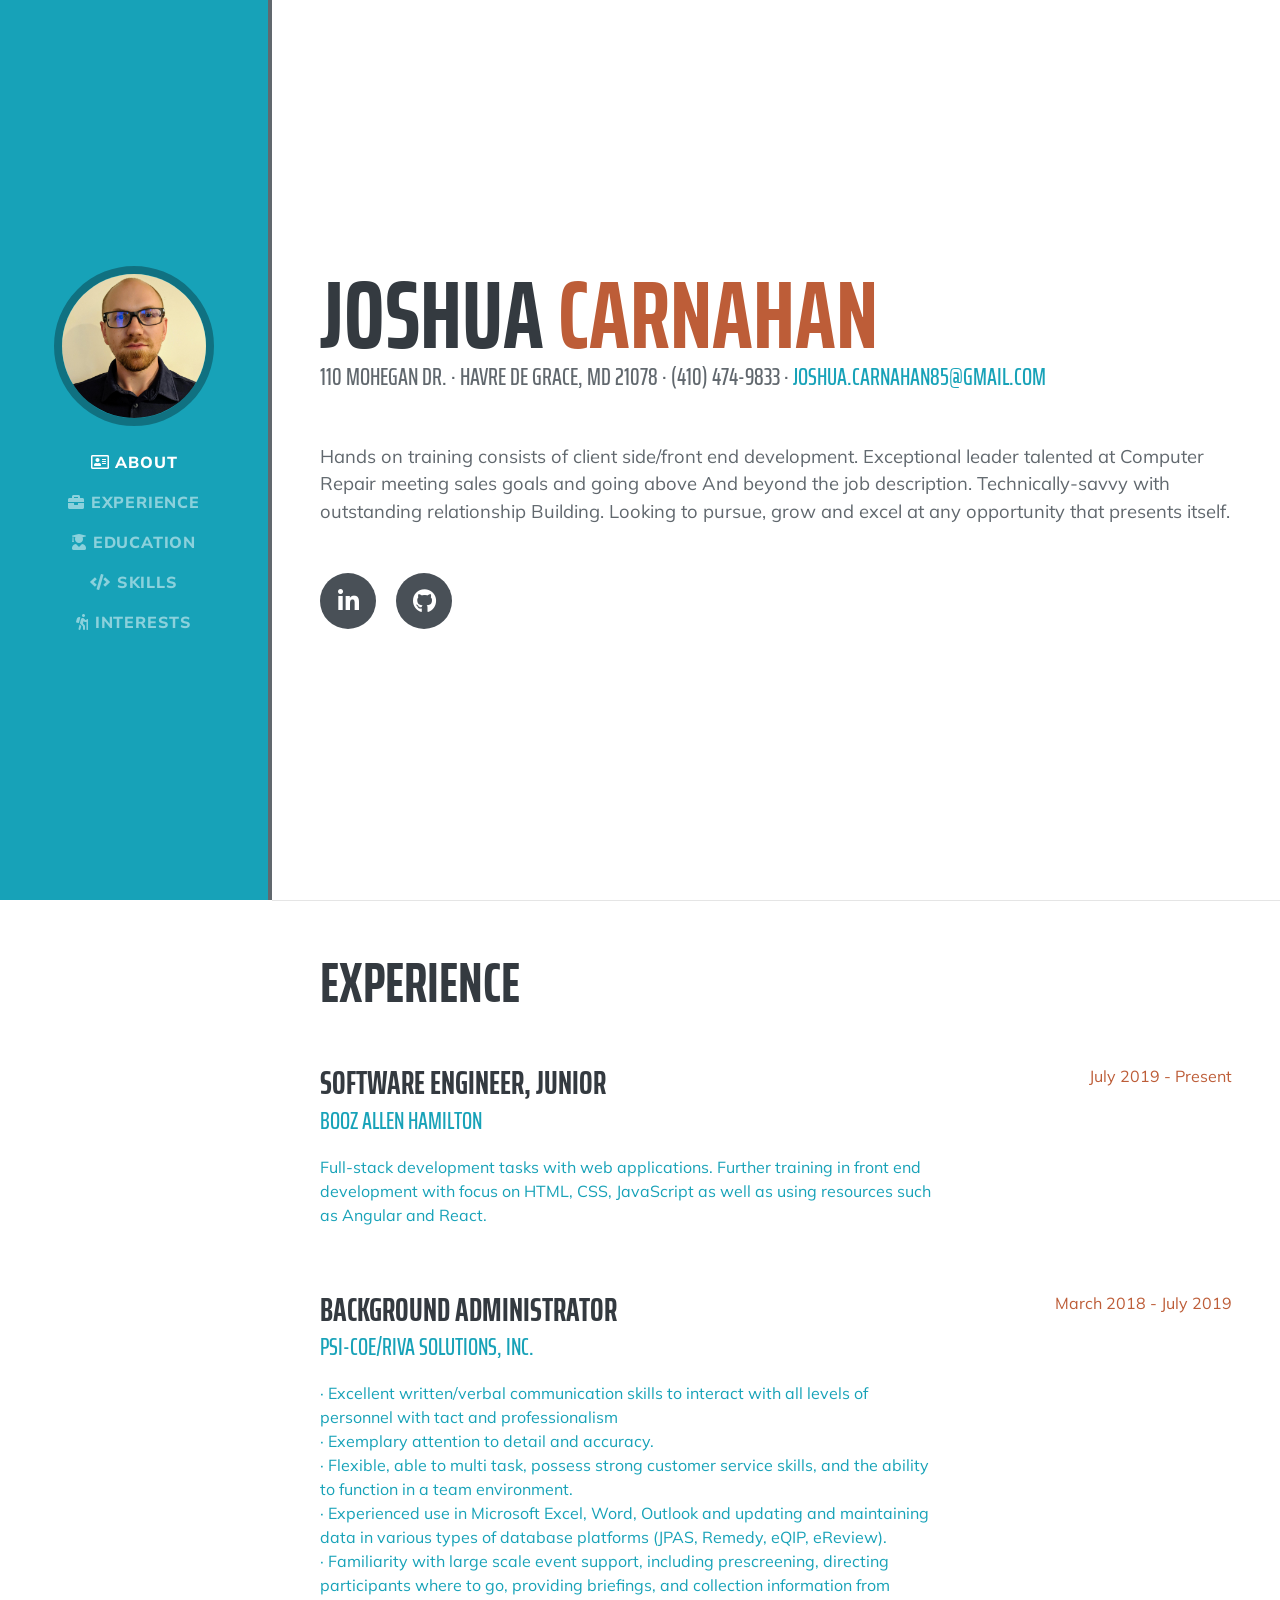
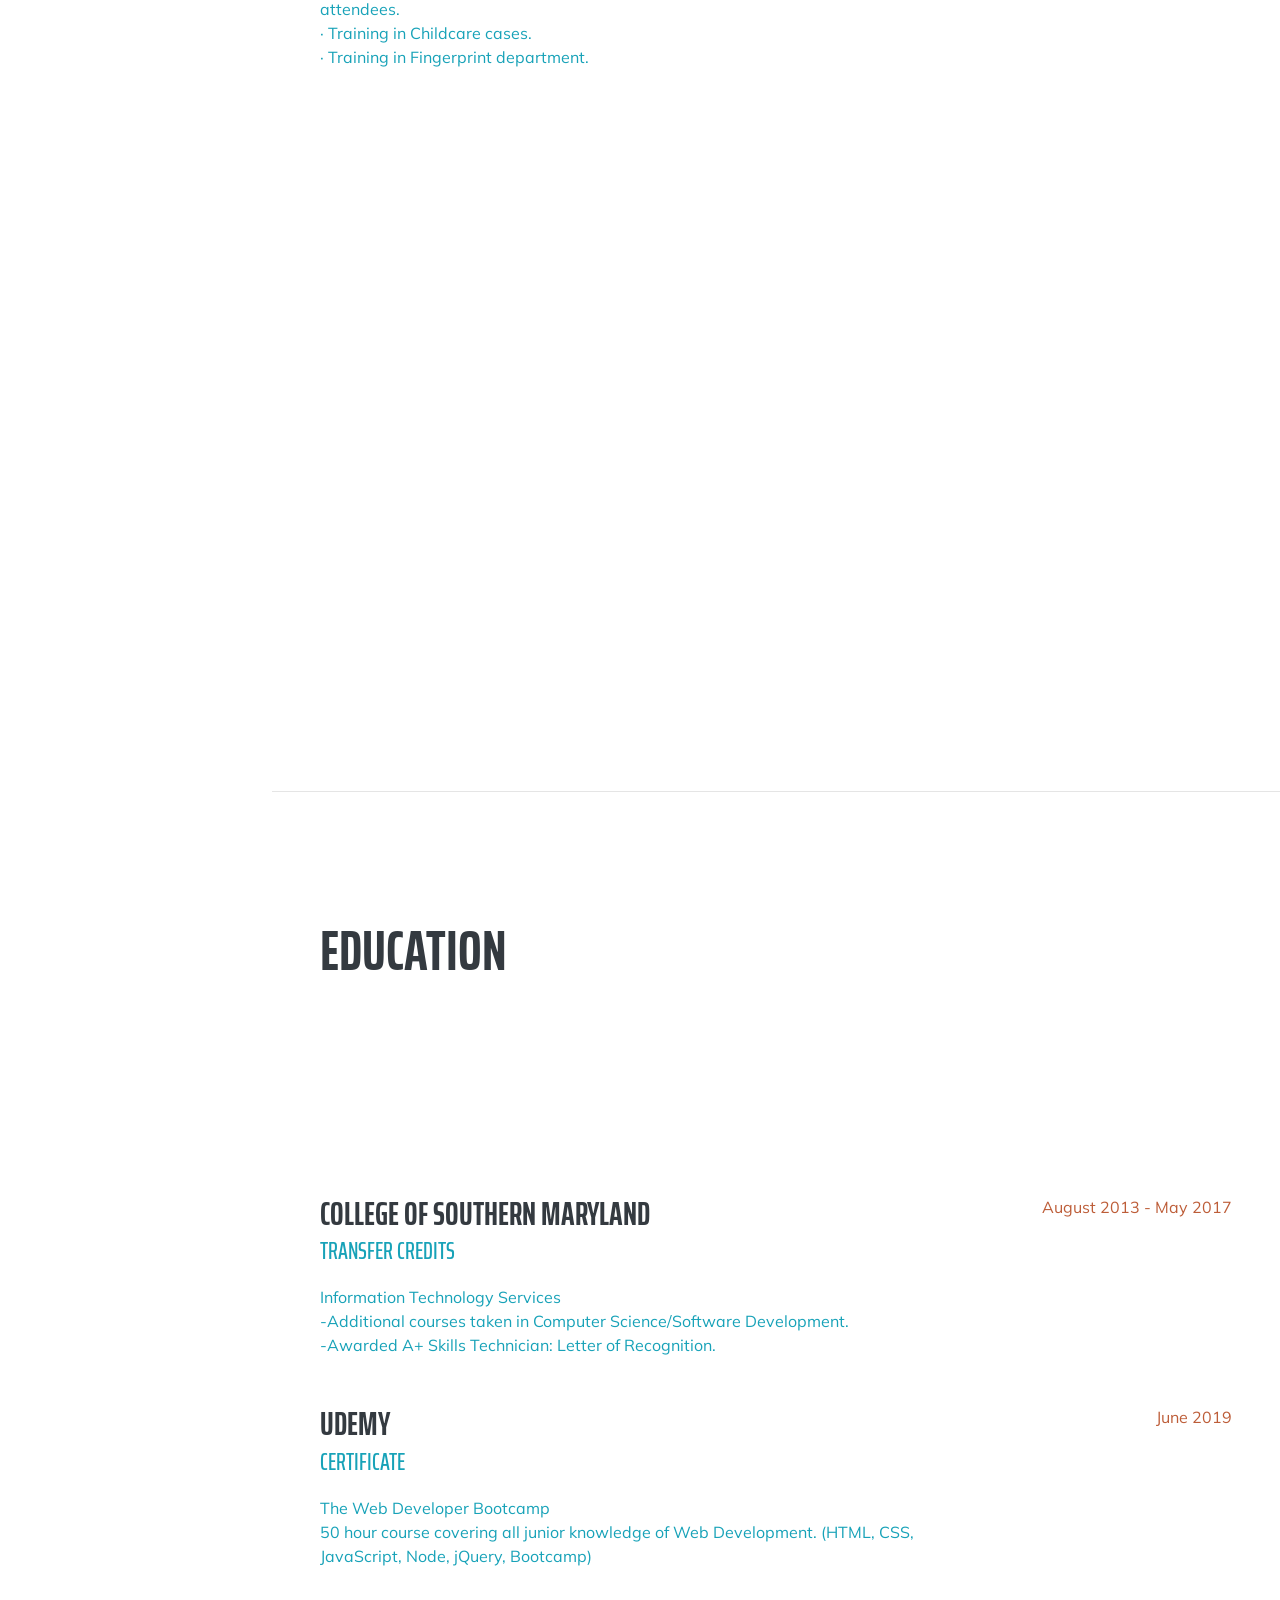
==== index.html @ f524f3a9 "Added initial CV website files" ====
<!DOCTYPE html>
<html lang="en">

<head>

  <meta charset="utf-8">
  <meta name="viewport" content="width=device-width, initial-scale=1, shrink-to-fit=no">
  <meta name="description" content="">
  <meta name="author" content="">

  <title>Resume - Joshua Carnahan</title>

  <!-- Bootstrap core CSS -->
  <link href="vendor/bootstrap/css/bootstrap.min.css" rel="stylesheet">

  <!-- Custom fonts for this template -->
  <link href="https://fonts.googleapis.com/css?family=Saira+Extra+Condensed:500,700" rel="stylesheet">
  <link href="https://fonts.googleapis.com/css?family=Muli:400,400i,800,800i" rel="stylesheet">
  <link href="vendor/fontawesome-free/css/all.min.css" rel="stylesheet">

  <!-- Custom styles for this template -->
  <link href="css/resume.css" rel="stylesheet">
</head>

<body id="page-top">

  <nav class="navbar navbar-expand-lg navbar-dark bg-primary fixed-top" id="sideNav">
    <a class="navbar-brand js-scroll-trigger" href="#page-top">
      <span class="d-block d-lg-none">Joshua Carnahan</span>
      <span class="d-none d-lg-block">
        <img class="img-fluid img-profile rounded-circle mx-auto mb-2" src="img/profile.jpg" alt="">
      </span>
    </a>
    <button class="navbar-toggler" type="button" data-toggle="collapse" data-target="#navbarSupportedContent" aria-controls="navbarSupportedContent" aria-expanded="false" aria-label="Toggle navigation">
      <span class="navbar-toggler-icon"></span>
    </button>
    <div class="collapse navbar-collapse" id="navbarSupportedContent">
      <ul class="navbar-nav">
        <li class="nav-item">
          <a class="nav-link js-scroll-trigger icnTag" href="#about"><i class="far fa-address-card icn"></i> About</a>
        </li>
        <li class="nav-item">
          <a class="nav-link js-scroll-trigger icnTag" href="#experience"><i class="fas fa-briefcase icn"></i> Experience</a>
        </li>
        <li class="nav-item">
          <a class="nav-link js-scroll-trigger icnTag" href="#education"><i class="fas fa-user-graduate icn"></i> Education</a>
        </li>
        <li class="nav-item">
          <a class="nav-link js-scroll-trigger icnTag" href="#skills"><i class="fas fa-code icn"></i> Skills</a>
        </li>
        <li class="nav-item">
          <a class="nav-link js-scroll-trigger icnTag" href="#interests"><i class="fas fa-hiking icn"></i> Interests</a>
        </li>
        <!-- <li class="nav-item">
          <a class="nav-link js-scroll-trigger" href="#awards">Awards</a>
        </li> -->
      </ul>
    </div>
  </nav>

  <div class="container-fluid p-0">

    <section class="resume-section p-3 p-lg-5 d-flex align-items-center" id="about">
      <div class="w-100">
        <h1 class="mb-0">Joshua
          <span class="text-primary">Carnahan</span>
        </h1>
        <div class="subheading mb-5">110 Mohegan Dr. · Havre De Grace, MD 21078 · (410) 474-9833 ·
          <a href="mailto:joshua.carnahan85@gmail.com">joshua.carnahan85@gmail.com</a>
        </div>
        <p class="lead mb-5">Hands on training consists of client side/front end development. 
          Exceptional leader talented at Computer Repair meeting sales goals and going above And beyond the job description. 
          Technically-savvy with outstanding relationship Building. 
          Looking to pursue, grow and excel at any opportunity that presents itself.</p>
        <div class="social-icons">
          <a href="https://www.linkedin.com/in/joshua-carnahan-31276995" target="_blank">
            <i class="fab fa-linkedin-in"></i>
          </a>
          <a href="#">
            <i class="fab fa-github"></i>
        </div>
      </div>
    </section>

    <hr class="m-0">

    <section class="resume-section p-3 p-lg-5 d-flex justify-content-center" id="experience">
      <div class="w-100 ">
        <h2 class="mb-5">Experience</h2>

        <div class="resume-item d-flex flex-column flex-md-row justify-content-between mb-5 notAnimated animateBlock rightAlign right">
          <div class="resume-content">
            <h3 class="mb-0">Software Engineer, Junior</h3>
            <div class="subheading mb-3">Booz Allen Hamilton</div>
            <p>Full-stack development tasks with web applications. Further training in front end development with focus on HTML, CSS, JavaScript as well as using resources such as Angular and React.
            </p>
          </div>
          <div class="resume-date text-md-right">
            <span class="text-primary">July 2019 - Present</span>
          </div>
        </div>

        <div class="resume-item d-flex flex-column flex-md-row justify-content-between mb-5 notAnimated animateBlock rightAlign right">
          <div class="resume-content">
            <h3 class="mb-0">Background Administrator</h3>
            <div class="subheading mb-3">PSI-CoE/RIVA Solutions, Inc.</div>
            <p>·	Excellent written/verbal communication skills to interact with all levels of personnel with tact and professionalism<br>
               ·	Exemplary attention to detail and accuracy.<br>
               ·	Flexible, able to multi task, possess strong customer service skills, and the ability to function in a team environment.<br>
               ·	Experienced use in Microsoft Excel, Word, Outlook and updating and maintaining data in various types of database platforms (JPAS, Remedy, eQIP, eReview).<br>
               ·	Familiarity with large scale event support, including prescreening, directing participants where to go, providing briefings, and collection information from attendees.<br>
               ·	Training in Childcare cases.<br>
               ·	Training in Fingerprint department.<br>
            </p>
          </div>
          <div class="resume-date text-md-right">
            <span class="text-primary">March 2018 - July 2019</span>
          </div>
        </div>

        <div class="resume-item d-flex flex-column flex-md-row justify-content-between mb-5 notAnimated animateBlock rightAlign right clearfix">
          <div class="resume-content">
            <h3 class="mb-0">Computer Technician/Sr. Sales Consultant</h3>
            <div class="subheading mb-3">Office Depot</div>
            <p>·	Troubleshooting, solving, and repairing hardware and software problems.<br>               
               ·	Built relationships with customers to increase likelihood of repeat business.<br>
               ·	Investigates, analyzes, and resolves hardware, associated software, and communications problems.<br>
               ·	Performs complex hardware technical assistance and support; troubleshoots and resolves system hardware, software, and communications failures and conflicts.<br>
               ·	Evaluates existing computer system’s hardware and performs systems upgrades; based on customer needs, customizes and tests computer systems, and resolves configuration conflicts and errors.<br>
               ·	Installs, integrates, and configures new computer systems and hardware for users.<br>
               ·	Works as a team player for larger upgrades and installations of new hardware and software.<br>
               ·	Reviews, prioritizes, and processes problem reports; documents the progress of projects and maintains accurate records of repair and preventative maintenance performed.<br>
               ·	Remains knowledgeable with industry trends and new technologies.<br>               
               ·	Assists in training users in the proper use of PV and network hardware and software.<br>
               ·	Transports and unpacks computers, printers, and peripheral devices.<br>
              </p>
          </div>
          <div class="resume-date text-md-right">
            <span class="text-primary">August 2015 - December 2018</span>
          </div>
        </div>

      </div>

    </section>

    <hr class="m-0">

    <section class="resume-section p-3 p-lg-5 d-flex align-items-center" id="education">
      <div class="w-100">
        <h2 class="mb-5">Education</h2>

        <div class="resume-item d-flex flex-column flex-md-row justify-content-between mb-5 notAnimated animateBlock rightAlign right">
          <div class="resume-content">
            <h3 class="mb-0">University of Maryland University College</h3>
            <div class="subheading mb-3">Bachelors of Science</div>
            <div>Computer Science</div>
          </div>
          <div class="resume-date text-md-right">
            <span class="text-primary">August 2018 - Present</span>
          </div>
        </div>

        <div class="resume-item d-flex flex-column flex-md-row justify-content-between mb-5 notAnimated animateBlock rightAlign right">
          <div class="resume-content">
            <h3 class="mb-0">College of Southern Maryland</h3>
            <div class="subheading mb-3">Transfer Credits</div>
            <div>Information Technology Services</div>
            <div>-Additional courses taken in Computer Science/Software Development.</div>
            <div>-Awarded A+ Skills Technician: Letter of Recognition.</div>
          </div>
          <div class="resume-date text-md-right">
            <span class="text-primary">August 2013 - May 2017</span>
          </div>
        </div>

        <div class="resume-item d-flex flex-column flex-md-row justify-content-between notAnimated animateBlock rightAlign right">
          <div class="resume-content">
            <h3 class="mb-0">Udemy</h3>
            <div class="subheading mb-3">Certificate</div>
            <div>The Web Developer Bootcamp</div>
            <div>50 hour course covering all junior knowledge of Web Development. (HTML, CSS, JavaScript, Node, jQuery, Bootcamp)</div>
          </div>
          <div class="resume-date text-md-right">
            <span class="text-primary">June 2019</span>
          </div>
        </div>

      </div>
    </section>

    <hr class="m-0">

    <section class="resume-section p-3 p-lg-5 d-flex align-items-center notAnimated animateBlock rightAlign right" id="skills">
      <div class="w-100">
        <h2 class="mb-5">Skills</h2>

        <div class="subheading mb-3">Programming Languages &amp; Tools</div>
        <ul class="list-inline dev-icons">
          <li class="list-inline-item">
            <i class="fab fa-html5"></i>
          </li>
          <li class="list-inline-item">
            <i class="fab fa-css3-alt"></i>
          </li>
          <li class="list-inline-item">
            <i class="fab fa-js-square"></i>
          </li>
          <li class="list-inline-item">
            <i class="fab fa-bootstrap"></i>
          </li>
          <li class="list-inline-item">
            <i class="fab fa-angular"></i>
          </li>
          <li class="list-inline-item">
            <i class="fab fa-react"></i>
          </li>
          <li class="list-inline-item">
            <i class="fab fa-node-js"></i>
          </li>
          <li class="list-inline-item">
            <i class="fab fa-npm"></i>
          </li>
        </ul>

        <div class="subheading mb-3">Workflow</div>
        <ul class="fa-ul mb-0">
          <li>
            <i class="fa-li fa fa-check"></i>
            Responsive Design</li>
          <li>
            <i class="fa-li fa fa-check"></i>
            Cross Browser Testing &amp; Debugging</li>
          <li>
            <i class="fa-li fa fa-check"></i>
            Cross Functional Teams</li>
          <li>
            <i class="fa-li fa fa-check"></i>
            Agile Development</li>
        </ul>
      </div>
    </section>

    <hr class="m-0">

    <section class="resume-section p-3 p-lg-5 d-flex align-items-center notAnimated animateBlock rightAlign right" id="interests">
      <div class="w-100">
        <h2 class="mb-5">Interests</h2>
        <p>Apart from being a web developer, I enjoy most of my time being outdoors. I enjoy hiking, trail running, and kayaking. I also enjoy finding great places to go camping.</p>
        <p class="mb-0">I follow a number of sci-fi and fantasy genre movies, video games, and television shows, I am an aspiring "chef", and I spend a large amount of my free time exploring the latest technology advancements in the front-end web development world.</p>
      </div>
    </section>

    <hr class="m-0">

    <!-- <section class="resume-section p-3 p-lg-5 d-flex align-items-center" id="awards">
      <div class="w-100">
        <h2 class="mb-5">Awards &amp; Certifications</h2>
        <ul class="fa-ul mb-0">
          <li>
            <i class="fa-li fa fa-trophy text-warning"></i>
            Google Analytics Certified Developer</li>
          <li>
            <i class="fa-li fa fa-trophy text-warning"></i>
            Mobile Web Specialist - Google Certification</li>
          <li>
            <i class="fa-li fa fa-trophy text-warning"></i>
            1<sup>st</sup>
            Place - University of Colorado Boulder - Emerging Tech Competition 2009</li>
          <li>
            <i class="fa-li fa fa-trophy text-warning"></i>
            1<sup>st</sup>
            Place - University of Colorado Boulder - Adobe Creative Jam 2008 (UI Design Category)</li>
          <li>
            <i class="fa-li fa fa-trophy text-warning"></i>
            2<sup>nd</sup>
            Place - University of Colorado Boulder - Emerging Tech Competition 2008</li>
          <li>
            <i class="fa-li fa fa-trophy text-warning"></i>
            1<sup>st</sup>
            Place - James Buchanan High School - Hackathon 2006</li>
          <li>
            <i class="fa-li fa fa-trophy text-warning"></i>
            3<sup>rd</sup>
            Place - James Buchanan High School - Hackathon 2005</li>
        </ul>
      </div>
    </section> -->

  </div>

  <!-- Bootstrap core JavaScript -->
  <script src="vendor/jquery/jquery.min.js"></script>
  <script src="vendor/bootstrap/js/bootstrap.bundle.min.js"></script>

  <!-- Plugin JavaScript -->
  <script src="vendor/jquery-easing/jquery.easing.min.js"></script>

  <!-- Custom scripts for this template -->
  <script src="js/resume.min.js"></script>
  <script src="js/resume.js"></script>
</body>

</html>
---- css/resume.css ----
/*!
 * Start Bootstrap - Resume v5.0.7 (https://startbootstrap.com/template-overviews/resume)
 * Copyright 2013-2019 Start Bootstrap
 * Licensed under MIT (https://github.com/BlackrockDigital/startbootstrap-resume/blob/master/LICENSE)
 */

body {
  font-family: 'Muli', -apple-system, BlinkMacSystemFont, 'Segoe UI', Roboto, 'Helvetica Neue', Arial, sans-serif, 'Apple Color Emoji', 'Segoe UI Emoji', 'Segoe UI Symbol', 'Noto Color Emoji';
  padding-top: 54px;
  color: #61686e;
}

@media (min-width: 992px) {
  body {
    padding-top: 0;
    padding-left: 17rem;
  }
}

h1,
h2,
h3,
h4,
h5,
h6 {
  font-family: 'Saira Extra Condensed', -apple-system, BlinkMacSystemFont, 'Segoe UI', Roboto, 'Helvetica Neue', Arial, sans-serif, 'Apple Color Emoji', 'Segoe UI Emoji', 'Segoe UI Symbol', 'Noto Color Emoji';
  font-weight: 700;
  text-transform: uppercase;
  color: #343a40;
}

h1 {
  font-size: 6rem;
  line-height: 5.5rem;
}

h2 {
  font-size: 3.5rem;
}

h3 {
  font-size: 2rem;
}

p.lead {
  font-size: 1.15rem;
  font-weight: 400;
}

.subheading {
  text-transform: uppercase;
  font-weight: 500;
  font-family: 'Saira Extra Condensed', -apple-system, BlinkMacSystemFont, 'Segoe UI', Roboto, 'Helvetica Neue', Arial, sans-serif, 'Apple Color Emoji', 'Segoe UI Emoji', 'Segoe UI Symbol', 'Noto Color Emoji';
  font-size: 1.5rem;
}

.social-icons a {
  display: inline-block;
  height: 3.5rem;
  width: 3.5rem;
  background-color: #495057;
  color: rgb(255, 255, 255) !important;
  border-radius: 100%;
  text-align: center;
  font-size: 1.5rem;
  line-height: 3.5rem;
  margin-right: 1rem;
}

.social-icons a:last-child {
  margin-right: 0;
}

.social-icons a:hover {
  background-color: #BD5D38;
}

.dev-icons {
  font-size: 3rem;
}

.dev-icons .list-inline-item i:hover {
  color: #BD5D38;
}

#sideNav .navbar-nav .nav-item .nav-link {
  font-weight: 800;
  letter-spacing: 0.05rem;
  text-transform: uppercase;
}

#sideNav .navbar-toggler:focus {
  outline-color: #17a2b8;
}

@media (min-width: 992px) {
  #sideNav {
    text-align: center;
    position: fixed;
    top: 0;
    left: 0;
    display: -webkit-box;
    display: -ms-flexbox;
    display: flex;
    -webkit-box-orient: vertical;
    -webkit-box-direction: normal;
    -ms-flex-direction: column;
    flex-direction: column;
    width: 17rem;
    height: 100vh;
    border-right: solid .3rem;
  }
  #sideNav .navbar-brand {
    display: -webkit-box;
    display: -ms-flexbox;
    display: flex;
    margin: auto auto 0;
    padding: 0.5rem;
  }
  #sideNav .navbar-brand .img-profile {
    max-width: 10rem;
    max-height: 10rem;
    border: 0.5rem solid rgba(0, 0, 0, .3);
  }
  #sideNav .navbar-collapse {
    display: -webkit-box;
    display: -ms-flexbox;
    display: flex;
    -webkit-box-align: start;
    -ms-flex-align: start;
    align-items: flex-start;
    -webkit-box-flex: 0;
    -ms-flex-positive: 0;
    flex-grow: 0;
    width: 100%;
    margin-bottom: auto;
  }
  #sideNav .navbar-collapse .navbar-nav {
    -webkit-box-orient: vertical;
    -webkit-box-direction: normal;
    -ms-flex-direction: column;
    flex-direction: column;
    width: 100%;
  }
  #sideNav .navbar-collapse .navbar-nav .nav-item {
    display: block;
  }
  #sideNav .navbar-collapse .navbar-nav .nav-item .nav-link {
    display: block;
  }
}

section.resume-section {
  padding-top: 5rem !important;
  padding-bottom: 5rem !important;
  max-width: 75rem;
  background-color: white;
}

section.resume-section .resume-item .resume-date {
  min-width: none;
}

@media (min-width: 768px) {
  section.resume-section {
    min-height: 100vh;
  }
  section.resume-section .resume-item .resume-date {
    min-width: 18rem;
  }
}

@media (min-width: 992px) {
  section.resume-section {
    padding-top: 3rem !important;
    padding-bottom: 3rem !important;
  }
}

.bg-primary {
  background-color: #17a2b8 !important;
}

.text-primary {
  color: #BD5D38 !important;
}

a {
  color: #17a2b8;
}

a:hover, a:focus, a:active {
  color: #BD5D38;
}

/****ICON BOB EFFECTS FOR NAVBAR ICONS*****/

/* Icon Bob */
@-webkit-keyframes hvr-icon-bob {
  0% {
    -webkit-transform: translateY(-6px);
    transform: translateY(-6px);
  }
  50% {
    -webkit-transform: translateY(-2px);
    transform: translateY(-2px);
  }
  100% {
    -webkit-transform: translateY(-6px);
    transform: translateY(-6px);
  }
}
@keyframes hvr-icon-bob {
  0% {
    -webkit-transform: translateY(-6px);
    transform: translateY(-6px);
  }
  50% {
    -webkit-transform: translateY(-2px);
    transform: translateY(-2px);
  }
  100% {
    -webkit-transform: translateY(-6px);
    transform: translateY(-6px);
  }
}
@-webkit-keyframes hvr-icon-bob-float {
  100% {
    -webkit-transform: translateY(-6px);
    transform: translateY(-6px);
  }
}
@keyframes hvr-icon-bob-float {
  100% {
    -webkit-transform: translateY(-6px);
    transform: translateY(-6px);
  }
}
.hvr-icon-bob {
  display: inline-block;
  vertical-align: middle;
  -webkit-transform: perspective(1px) translateZ(0);
  transform: perspective(1px) translateZ(0);
  box-shadow: 0 0 1px rgba(0, 0, 0, 0);
  -webkit-transition-duration: 0.3s;
  transition-duration: 0.3s;
}
.hvr-icon-bob .hvr-icon {
  -webkit-transform: translateZ(0);
  transform: translateZ(0);
}
.hvr-icon-bob:hover .hvr-icon, .hvr-icon-bob:focus .hvr-icon, .hvr-icon-bob:active .hvr-icon {
  -webkit-animation-name: hvr-icon-bob-float, hvr-icon-bob;
  animation-name: hvr-icon-bob-float, hvr-icon-bob;
  -webkit-animation-duration: .3s, 1.5s;
  animation-duration: .3s, 1.5s;
  -webkit-animation-delay: 0s, .3s;
  animation-delay: 0s, .3s;
  -webkit-animation-timing-function: ease-out, ease-in-out;
  animation-timing-function: ease-out, ease-in-out;
  -webkit-animation-iteration-count: 1, infinite;
  animation-iteration-count: 1, infinite;
  -webkit-animation-fill-mode: forwards;
  animation-fill-mode: forwards;
  -webkit-animation-direction: normal, alternate;
  animation-direction: normal, alternate;
}


/* scroll fade in effect classes*****************/
 
html {
  overflow-y: scroll;
} 
 
.animateBlock {
  display: inline-block;
  opacity: 0;
  filter: alpha(opacity=0);
  position: relative;
  -webkit-transition: all .55s ease-in;
  -moz-transition: all .55s ease-in;
  -ms-transition: all .55s ease-in;
  -o-transition: all .55s ease-in;
  transition: all .55s ease-in;
}
 
 .animateBlock.right {
  right: -5%;
} 
 
.right.animated {
  right: 0;
  opacity: 1;
  filter: alpha(opacity=100);
}

 
.clearfix {
  display: inline-block;
}
 
html[xmlns] .clearfix {
  display: block;
}
 
* html .clearfix {
  height: 1%;
}
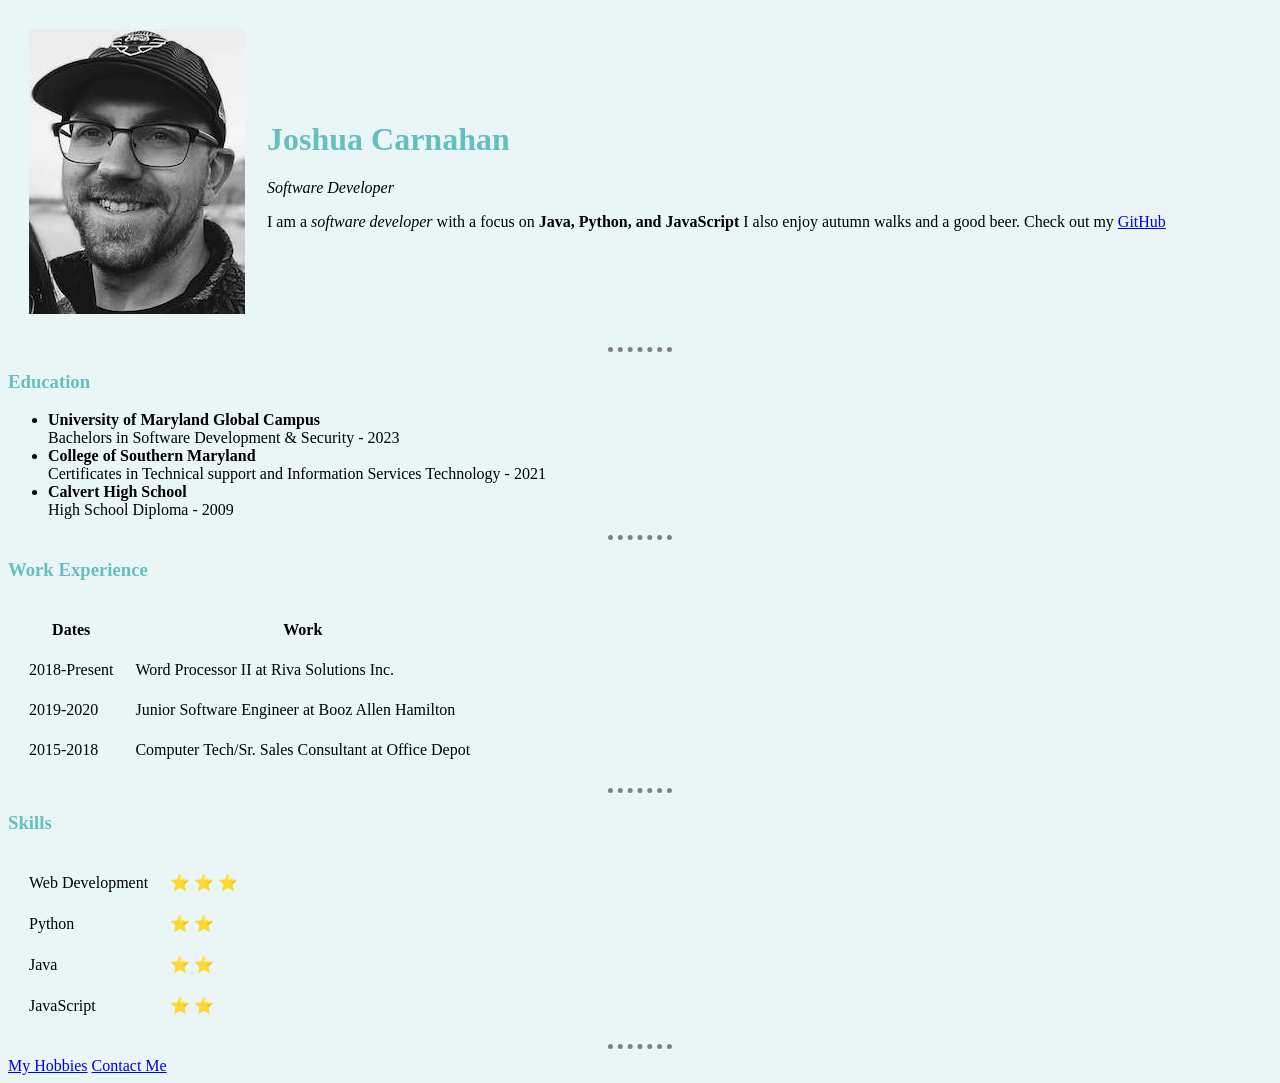
==== commit 3560761e: "Add initial CV website files" ====
--- a/index.html
+++ b/index.html
@@ -1,304 +1,83 @@
 <!DOCTYPE html>
 <html lang="en">
-
-<head>
-
-  <meta charset="utf-8">
-  <meta name="viewport" content="width=device-width, initial-scale=1, shrink-to-fit=no">
-  <meta name="description" content="">
-  <meta name="author" content="">
-
-  <title>Resume - Joshua Carnahan</title>
-
-  <!-- Bootstrap core CSS -->
-  <link href="vendor/bootstrap/css/bootstrap.min.css" rel="stylesheet">
-
-  <!-- Custom fonts for this template -->
-  <link href="https://fonts.googleapis.com/css?family=Saira+Extra+Condensed:500,700" rel="stylesheet">
-  <link href="https://fonts.googleapis.com/css?family=Muli:400,400i,800,800i" rel="stylesheet">
-  <link href="vendor/fontawesome-free/css/all.min.css" rel="stylesheet">
-
-  <!-- Custom styles for this template -->
-  <link href="css/resume.css" rel="stylesheet">
-</head>
-
-<body id="page-top">
-
-  <nav class="navbar navbar-expand-lg navbar-dark bg-primary fixed-top" id="sideNav">
-    <a class="navbar-brand js-scroll-trigger" href="#page-top">
-      <span class="d-block d-lg-none">Joshua Carnahan</span>
-      <span class="d-none d-lg-block">
-        <img class="img-fluid img-profile rounded-circle mx-auto mb-2" src="img/profile.jpg" alt="">
-      </span>
-    </a>
-    <button class="navbar-toggler" type="button" data-toggle="collapse" data-target="#navbarSupportedContent" aria-controls="navbarSupportedContent" aria-expanded="false" aria-label="Toggle navigation">
-      <span class="navbar-toggler-icon"></span>
-    </button>
-    <div class="collapse navbar-collapse" id="navbarSupportedContent">
-      <ul class="navbar-nav">
-        <li class="nav-item">
-          <a class="nav-link js-scroll-trigger icnTag" href="#about"><i class="far fa-address-card icn"></i> About</a>
-        </li>
-        <li class="nav-item">
-          <a class="nav-link js-scroll-trigger icnTag" href="#experience"><i class="fas fa-briefcase icn"></i> Experience</a>
-        </li>
-        <li class="nav-item">
-          <a class="nav-link js-scroll-trigger icnTag" href="#education"><i class="fas fa-user-graduate icn"></i> Education</a>
-        </li>
-        <li class="nav-item">
-          <a class="nav-link js-scroll-trigger icnTag" href="#skills"><i class="fas fa-code icn"></i> Skills</a>
-        </li>
-        <li class="nav-item">
-          <a class="nav-link js-scroll-trigger icnTag" href="#interests"><i class="fas fa-hiking icn"></i> Interests</a>
-        </li>
-        <!-- <li class="nav-item">
-          <a class="nav-link js-scroll-trigger" href="#awards">Awards</a>
-        </li> -->
-      </ul>
-    </div>
-  </nav>
-
-  <div class="container-fluid p-0">
-
-    <section class="resume-section p-3 p-lg-5 d-flex align-items-center" id="about">
-      <div class="w-100">
-        <h1 class="mb-0">Joshua
-          <span class="text-primary">Carnahan</span>
-        </h1>
-        <div class="subheading mb-5">110 Mohegan Dr. · Havre De Grace, MD 21078 · (410) 474-9833 ·
-          <a href="mailto:joshua.carnahan85@gmail.com">joshua.carnahan85@gmail.com</a>
-        </div>
-        <p class="lead mb-5">Hands on training consists of client side/front end development. 
-          Exceptional leader talented at Computer Repair meeting sales goals and going above And beyond the job description. 
-          Technically-savvy with outstanding relationship Building. 
-          Looking to pursue, grow and excel at any opportunity that presents itself.</p>
-        <div class="social-icons">
-          <a href="https://www.linkedin.com/in/joshua-carnahan-31276995" target="_blank">
-            <i class="fab fa-linkedin-in"></i>
-          </a>
-          <a href="#">
-            <i class="fab fa-github"></i>
-        </div>
-      </div>
-    </section>
-
-    <hr class="m-0">
-
-    <section class="resume-section p-3 p-lg-5 d-flex justify-content-center" id="experience">
-      <div class="w-100 ">
-        <h2 class="mb-5">Experience</h2>
-
-        <div class="resume-item d-flex flex-column flex-md-row justify-content-between mb-5 notAnimated animateBlock rightAlign right">
-          <div class="resume-content">
-            <h3 class="mb-0">Software Engineer, Junior</h3>
-            <div class="subheading mb-3">Booz Allen Hamilton</div>
-            <p>Full-stack development tasks with web applications. Further training in front end development with focus on HTML, CSS, JavaScript as well as using resources such as Angular and React.
-            </p>
-          </div>
-          <div class="resume-date text-md-right">
-            <span class="text-primary">July 2019 - Present</span>
-          </div>
-        </div>
-
-        <div class="resume-item d-flex flex-column flex-md-row justify-content-between mb-5 notAnimated animateBlock rightAlign right">
-          <div class="resume-content">
-            <h3 class="mb-0">Background Administrator</h3>
-            <div class="subheading mb-3">PSI-CoE/RIVA Solutions, Inc.</div>
-            <p>·	Excellent written/verbal communication skills to interact with all levels of personnel with tact and professionalism<br>
-               ·	Exemplary attention to detail and accuracy.<br>
-               ·	Flexible, able to multi task, possess strong customer service skills, and the ability to function in a team environment.<br>
-               ·	Experienced use in Microsoft Excel, Word, Outlook and updating and maintaining data in various types of database platforms (JPAS, Remedy, eQIP, eReview).<br>
-               ·	Familiarity with large scale event support, including prescreening, directing participants where to go, providing briefings, and collection information from attendees.<br>
-               ·	Training in Childcare cases.<br>
-               ·	Training in Fingerprint department.<br>
-            </p>
-          </div>
-          <div class="resume-date text-md-right">
-            <span class="text-primary">March 2018 - July 2019</span>
-          </div>
-        </div>
-
-        <div class="resume-item d-flex flex-column flex-md-row justify-content-between mb-5 notAnimated animateBlock rightAlign right clearfix">
-          <div class="resume-content">
-            <h3 class="mb-0">Computer Technician/Sr. Sales Consultant</h3>
-            <div class="subheading mb-3">Office Depot</div>
-            <p>·	Troubleshooting, solving, and repairing hardware and software problems.<br>               
-               ·	Built relationships with customers to increase likelihood of repeat business.<br>
-               ·	Investigates, analyzes, and resolves hardware, associated software, and communications problems.<br>
-               ·	Performs complex hardware technical assistance and support; troubleshoots and resolves system hardware, software, and communications failures and conflicts.<br>
-               ·	Evaluates existing computer system’s hardware and performs systems upgrades; based on customer needs, customizes and tests computer systems, and resolves configuration conflicts and errors.<br>
-               ·	Installs, integrates, and configures new computer systems and hardware for users.<br>
-               ·	Works as a team player for larger upgrades and installations of new hardware and software.<br>
-               ·	Reviews, prioritizes, and processes problem reports; documents the progress of projects and maintains accurate records of repair and preventative maintenance performed.<br>
-               ·	Remains knowledgeable with industry trends and new technologies.<br>               
-               ·	Assists in training users in the proper use of PV and network hardware and software.<br>
-               ·	Transports and unpacks computers, printers, and peripheral devices.<br>
-              </p>
-          </div>
-          <div class="resume-date text-md-right">
-            <span class="text-primary">August 2015 - December 2018</span>
-          </div>
-        </div>
-
-      </div>
-
-    </section>
-
-    <hr class="m-0">
-
-    <section class="resume-section p-3 p-lg-5 d-flex align-items-center" id="education">
-      <div class="w-100">
-        <h2 class="mb-5">Education</h2>
-
-        <div class="resume-item d-flex flex-column flex-md-row justify-content-between mb-5 notAnimated animateBlock rightAlign right">
-          <div class="resume-content">
-            <h3 class="mb-0">University of Maryland University College</h3>
-            <div class="subheading mb-3">Bachelors of Science</div>
-            <div>Computer Science</div>
-          </div>
-          <div class="resume-date text-md-right">
-            <span class="text-primary">August 2018 - Present</span>
-          </div>
-        </div>
-
-        <div class="resume-item d-flex flex-column flex-md-row justify-content-between mb-5 notAnimated animateBlock rightAlign right">
-          <div class="resume-content">
-            <h3 class="mb-0">College of Southern Maryland</h3>
-            <div class="subheading mb-3">Transfer Credits</div>
-            <div>Information Technology Services</div>
-            <div>-Additional courses taken in Computer Science/Software Development.</div>
-            <div>-Awarded A+ Skills Technician: Letter of Recognition.</div>
-          </div>
-          <div class="resume-date text-md-right">
-            <span class="text-primary">August 2013 - May 2017</span>
-          </div>
-        </div>
-
-        <div class="resume-item d-flex flex-column flex-md-row justify-content-between notAnimated animateBlock rightAlign right">
-          <div class="resume-content">
-            <h3 class="mb-0">Udemy</h3>
-            <div class="subheading mb-3">Certificate</div>
-            <div>The Web Developer Bootcamp</div>
-            <div>50 hour course covering all junior knowledge of Web Development. (HTML, CSS, JavaScript, Node, jQuery, Bootcamp)</div>
-          </div>
-          <div class="resume-date text-md-right">
-            <span class="text-primary">June 2019</span>
-          </div>
-        </div>
-
-      </div>
-    </section>
-
-    <hr class="m-0">
-
-    <section class="resume-section p-3 p-lg-5 d-flex align-items-center notAnimated animateBlock rightAlign right" id="skills">
-      <div class="w-100">
-        <h2 class="mb-5">Skills</h2>
-
-        <div class="subheading mb-3">Programming Languages &amp; Tools</div>
-        <ul class="list-inline dev-icons">
-          <li class="list-inline-item">
-            <i class="fab fa-html5"></i>
-          </li>
-          <li class="list-inline-item">
-            <i class="fab fa-css3-alt"></i>
-          </li>
-          <li class="list-inline-item">
-            <i class="fab fa-js-square"></i>
-          </li>
-          <li class="list-inline-item">
-            <i class="fab fa-bootstrap"></i>
-          </li>
-          <li class="list-inline-item">
-            <i class="fab fa-angular"></i>
-          </li>
-          <li class="list-inline-item">
-            <i class="fab fa-react"></i>
-          </li>
-          <li class="list-inline-item">
-            <i class="fab fa-node-js"></i>
-          </li>
-          <li class="list-inline-item">
-            <i class="fab fa-npm"></i>
-          </li>
+    <head>
+        <meta charset="UTF-8">
+        <meta http-equiv="X-UA-Compatible" content="IE=edge">
+        <meta name="viewport" content="width=device-width, initial-scale=1.0">
+        <link rel="stylesheet" href="css/styles.css">
+        <title>Josh's Personal Site</title>
+    </head>
+    <body>
+        <table cellspacing="20">
+            <tr>
+                <td><img src="Images/profile.jpeg" alt="Josh profile picture"></td>
+                <td><h1>Joshua Carnahan</h1>
+                    <p><em>Software Developer</em></p>
+                    <p>I am a <em>software developer</em> with a focus on <strong>Java, Python, and JavaScript</strong>
+                        I also enjoy autumn walks and a good beer. Check out my <a href="https://github.com/jcarn760">GitHub</a>
+                    </p>
+                </td>
+            </tr>
+        </table>
+        <hr>
+        <h3>Education</h3>
+        <ul>
+            <li><strong>University of Maryland Global Campus</strong><br>
+                Bachelors in Software Development & Security - 2023
+            </li>
+            <li><strong>College of Southern Maryland</strong><br>
+                Certificates in Technical support and Information Services Technology - 2021
+            </li>
+            <li><strong>Calvert High School</strong><br>
+                High School Diploma - 2009
+            </li>
         </ul>
-
-        <div class="subheading mb-3">Workflow</div>
-        <ul class="fa-ul mb-0">
-          <li>
-            <i class="fa-li fa fa-check"></i>
-            Responsive Design</li>
-          <li>
-            <i class="fa-li fa fa-check"></i>
-            Cross Browser Testing &amp; Debugging</li>
-          <li>
-            <i class="fa-li fa fa-check"></i>
-            Cross Functional Teams</li>
-          <li>
-            <i class="fa-li fa fa-check"></i>
-            Agile Development</li>
-        </ul>
-      </div>
-    </section>
-
-    <hr class="m-0">
-
-    <section class="resume-section p-3 p-lg-5 d-flex align-items-center notAnimated animateBlock rightAlign right" id="interests">
-      <div class="w-100">
-        <h2 class="mb-5">Interests</h2>
-        <p>Apart from being a web developer, I enjoy most of my time being outdoors. I enjoy hiking, trail running, and kayaking. I also enjoy finding great places to go camping.</p>
-        <p class="mb-0">I follow a number of sci-fi and fantasy genre movies, video games, and television shows, I am an aspiring "chef", and I spend a large amount of my free time exploring the latest technology advancements in the front-end web development world.</p>
-      </div>
-    </section>
-
-    <hr class="m-0">
-
-    <!-- <section class="resume-section p-3 p-lg-5 d-flex align-items-center" id="awards">
-      <div class="w-100">
-        <h2 class="mb-5">Awards &amp; Certifications</h2>
-        <ul class="fa-ul mb-0">
-          <li>
-            <i class="fa-li fa fa-trophy text-warning"></i>
-            Google Analytics Certified Developer</li>
-          <li>
-            <i class="fa-li fa fa-trophy text-warning"></i>
-            Mobile Web Specialist - Google Certification</li>
-          <li>
-            <i class="fa-li fa fa-trophy text-warning"></i>
-            1<sup>st</sup>
-            Place - University of Colorado Boulder - Emerging Tech Competition 2009</li>
-          <li>
-            <i class="fa-li fa fa-trophy text-warning"></i>
-            1<sup>st</sup>
-            Place - University of Colorado Boulder - Adobe Creative Jam 2008 (UI Design Category)</li>
-          <li>
-            <i class="fa-li fa fa-trophy text-warning"></i>
-            2<sup>nd</sup>
-            Place - University of Colorado Boulder - Emerging Tech Competition 2008</li>
-          <li>
-            <i class="fa-li fa fa-trophy text-warning"></i>
-            1<sup>st</sup>
-            Place - James Buchanan High School - Hackathon 2006</li>
-          <li>
-            <i class="fa-li fa fa-trophy text-warning"></i>
-            3<sup>rd</sup>
-            Place - James Buchanan High School - Hackathon 2005</li>
-        </ul>
-      </div>
-    </section> -->
-
-  </div>
-
-  <!-- Bootstrap core JavaScript -->
-  <script src="vendor/jquery/jquery.min.js"></script>
-  <script src="vendor/bootstrap/js/bootstrap.bundle.min.js"></script>
-
-  <!-- Plugin JavaScript -->
-  <script src="vendor/jquery-easing/jquery.easing.min.js"></script>
-
-  <!-- Custom scripts for this template -->
-  <script src="js/resume.min.js"></script>
-  <script src="js/resume.js"></script>
-</body>
-
-</html>
+        <hr>
+        <h3>Work Experience</h3>
+        <table cellspacing="20">
+            <thead>
+                <tr>
+                    <th>Dates</th>
+                    <th>Work</th>
+                </tr>
+            </thead>
+            <tbody>
+                <tr>
+                    <td>2018-Present</td>
+                    <td>Word Processor II at Riva Solutions Inc.</td>
+                </tr>
+                <tr>
+                    <td>2019-2020</td>
+                    <td>Junior Software Engineer at Booz Allen Hamilton</td>
+                </tr>
+                <tr>
+                    <td>2015-2018</td>
+                    <td>Computer Tech/Sr. Sales Consultant at Office Depot</td>
+                </tr>
+            </tbody>
+        </table>
+        <hr>
+        <h3>Skills</h3>
+        <table cellspacing="20">
+            <tr>
+                <td>Web Development</td>
+                <td>&#11088; &#11088; &#11088;</td>
+            </tr>
+            <tr>
+                <td>Python</td>
+                <td>&#11088; &#11088;</td>
+            </tr>
+            <tr>
+                <td>Java</td>
+                <td>&#11088; &#11088;</td>
+            </tr>
+            <tr>
+                <td>JavaScript</td>
+                <td>&#11088; &#11088;</td>
+            </tr>
+        </table>
+        <hr>
+        <a href="hobbies.html">My Hobbies</a>
+        <a href="contact.html">Contact Me</a>
+    </body>
+</html>
--- a/css/styles.css
+++ b/css/styles.css
@@ -0,0 +1,19 @@
+body {
+    background-color: #EAF6F6;
+}
+
+hr {
+    border-style: none;
+    border-top-style: dotted;
+    border-color: grey;
+    border-width: 5px;
+    width: 5%;
+}
+
+h1 {
+    color: #66BFBF;
+}
+
+h3 {
+    color: #66BFBF;
+}
